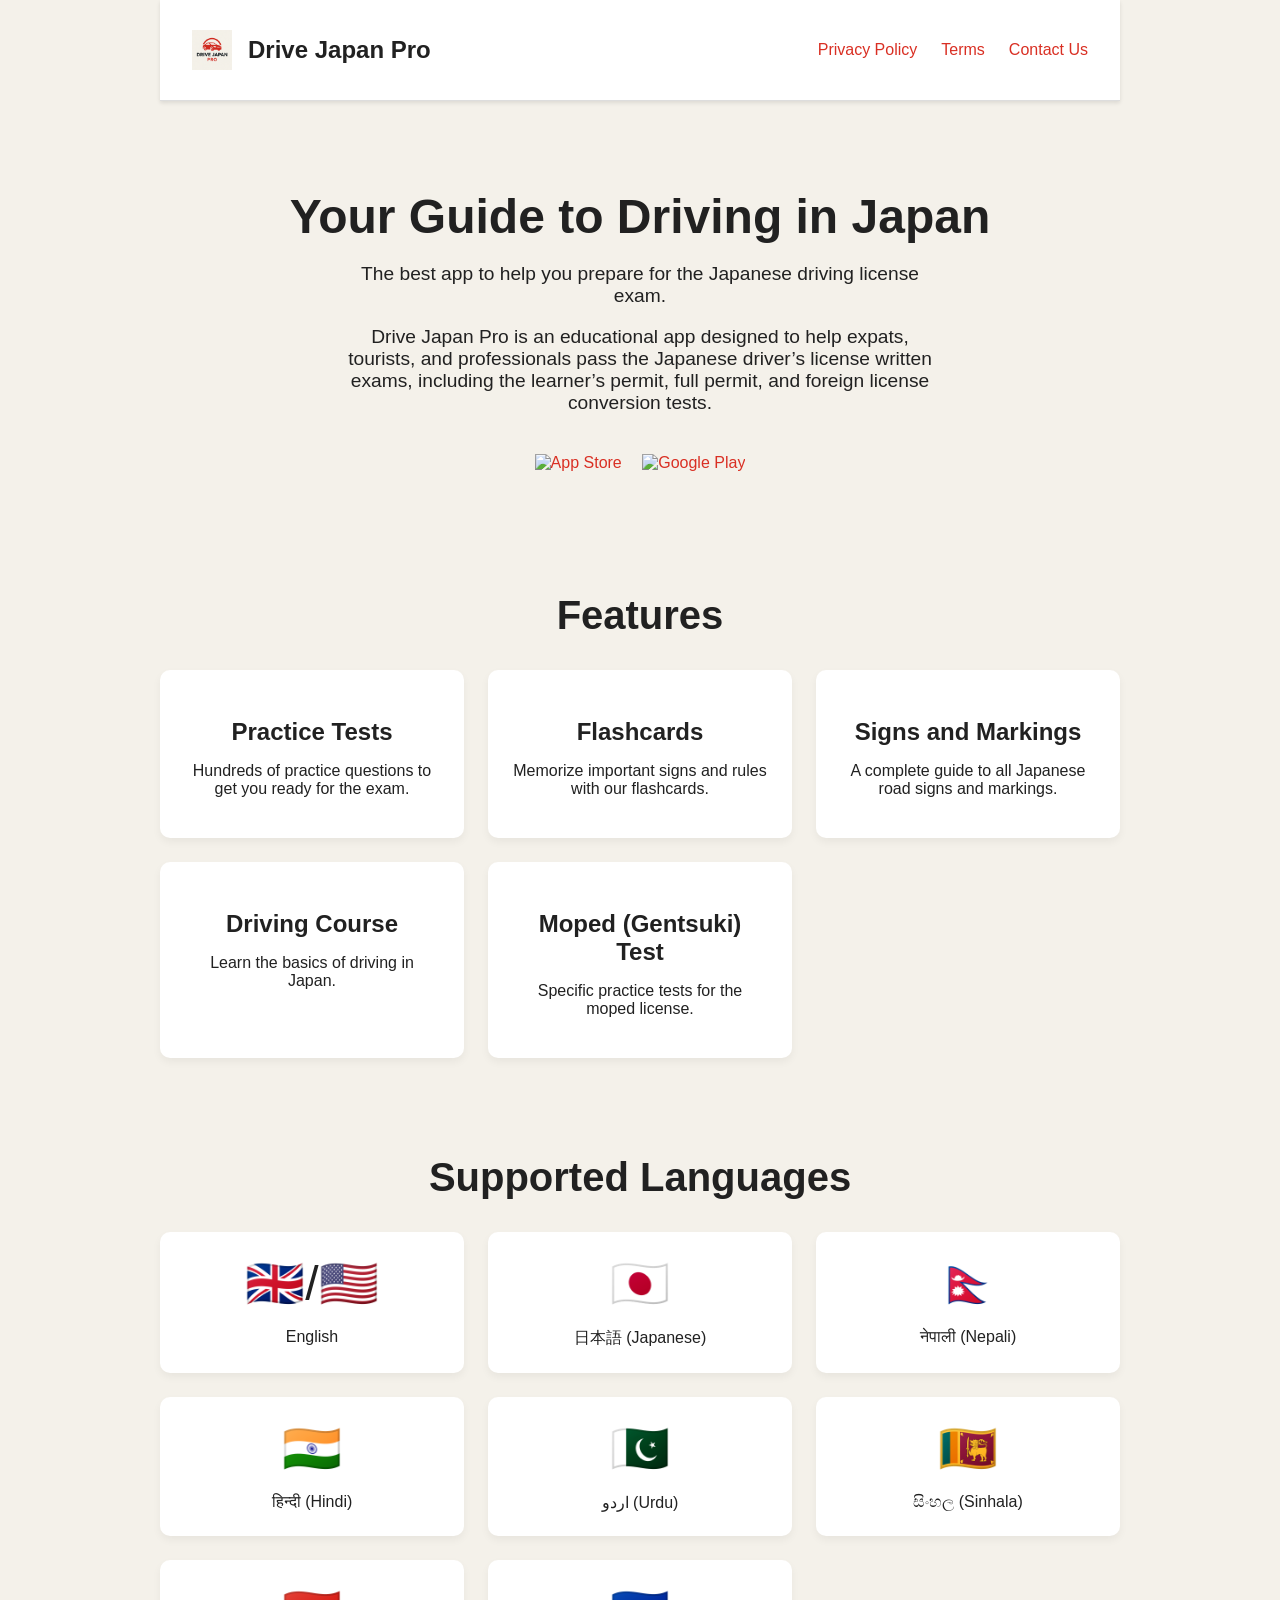
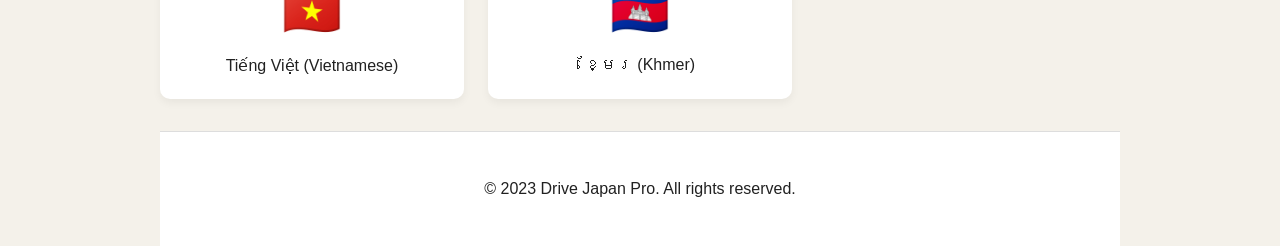
==== index.html @ 0fbd2b7c "Update logo path and add mobile navigation" ====
<!DOCTYPE html>
<html lang="en">
<head>
    <meta charset="UTF-8">
    <meta name="viewport" content="width=device-width, initial-scale=1.0">
    <title>Drive Japan Pro</title>
    <link rel="stylesheet" href="style.css">
    <link rel="icon" href="../logo.png" type="image/png">

    <!-- Open Graph / Facebook -->
    <meta property="og:type" content="website">
    <meta property="og:url" content="https://drivejapanpro.com/landing-page/index.html">
    <meta property="og:title" content="Drive Japan Pro - Your Guide to Driving in Japan">
    <meta property="og:description" content="The best app to help you prepare for the Japanese driving license exam. Available on iOS and Android.">
    <meta property="og:image" content="https://drivejapanpro.com/logo.png">

    <!-- Twitter -->
    <meta property="twitter:card" content="summary_large_image">
    <meta property="twitter:url" content="https://drivejapanpro.com/landing-page/index.html">
    <meta property="twitter:title" content="Drive Japan Pro - Your Guide to Driving in Japan">
    <meta property="twitter:description" content="The best app to help you prepare for the Japanese driving license exam. Available on iOS and Android.">
    <meta property="twitter:image" content="https://drivejapanpro.com/logo.png">
</head>
<body>
    <div class="container">
        <header>
            <nav>
                <div class="logo">
                    <img src="../logo.png" alt="Drive Japan Pro Logo">
                    <h1>Drive Japan Pro</h1>
                </div>
                <ul class="desktop-nav">
                    <li><a href="privacy.html">Privacy Policy</a></li>
                    <li><a href="terms.html">Terms</a></li>
                    <li><a href="contact.html">Contact Us</a></li>
                </ul>
                <ul class="mobile-nav">
                    <li><a href="privacy.html">Privacy Policy</a></li>
                    <li><a href="terms.html">Terms</a></li>
                    <li><a href="contact.html">Contact Us</a></li>
                </ul>
            </nav>
        </header>

        <main>
            <section id="hero">
                <div class="hero-content">
                    <h2>Your Guide to Driving in Japan</h2>
                    <p>The best app to help you prepare for the Japanese driving license exam.</p>
                    <p>Drive Japan Pro is an educational app designed to help expats, tourists, and professionals pass the Japanese driver’s license written exams, including the learner’s permit, full permit, and foreign license conversion tests.</p>
                    <div class="app-store-links">
                        <a href="https://apps.apple.com/pl/app/drive-japan-pro/id6756842173"><img src="https://upload.wikimedia.org/wikipedia/commons/3/3c/Download_on_the_App_Store_Badge.svg" alt="App Store"></a>
                        <a href="https://play.google.com/store/apps/details?id=com.drivejapanpro&pcampaignid=web_share"><img src="https://upload.wikimedia.org/wikipedia/commons/7/78/Google_Play_Store_badge_EN.svg" alt="Google Play"></a>
                    </div>
                </div>
            </section>

            <section id="features">
                <h2>Features</h2>
                <div class="feature-list">
                    <div class="feature-item">
                        <h3>Practice Tests</h3>
                        <p>Hundreds of practice questions to get you ready for the exam.</p>
                    </div>
                    <div class="feature-item">
                        <h3>Flashcards</h3>
                        <p>Memorize important signs and rules with our flashcards.</p>
                    </div>
                    <div class="feature-item">
                        <h3>Signs and Markings</h3>
                        <p>A complete guide to all Japanese road signs and markings.</p>
                    </div>
                    <div class="feature-item">
                        <h3>Driving Course</h3>
                        <p>Learn the basics of driving in Japan.</p>
                    </div>
                     <div class="feature-item">
                        <h3>Moped (Gentsuki) Test</h3>
                        <p>Specific practice tests for the moped license.</p>
                    </div>
                </div>
            </section>

            <section id="languages">
                <h2>Supported Languages</h2>
                <div class="language-list">
                    <div class="language-item">
                        <span role="img" aria-label="UK/US flag">🇬🇧/🇺🇸</span> English
                    </div>
                    <div class="language-item">
                        <span role="img" aria-label="Japan flag">🇯🇵</span> 日本語 (Japanese)
                    </div>
                    <div class="language-item">
                        <span role="img" aria-label="Nepal flag">🇳🇵</span> नेपाली (Nepali)
                    </div>
                    <div class="language-item">
                        <span role="img" aria-label="India flag">🇮🇳</span> हिन्दी (Hindi)
                    </div>
                    <div class="language-item">
                        <span role="img" aria-label="Pakistan flag">🇵🇰</span> اردو (Urdu)
                    </div>
                    <div class="language-item">
                        <span role="img" aria-label="Sri Lanka flag">🇱🇰</span> සිංහල (Sinhala)
                    </div>
                    <div class="language-item">
                        <span role="img" aria-label="Vietnam flag">🇻🇳</span> Tiếng Việt (Vietnamese)
                    </div>
                    <div class="language-item">
                        <span role="img" aria-label="Cambodia flag">🇰🇭</span> ខ្មែរ (Khmer)
                    </div>
                </div>
            </section>
        </main>

        <footer>
            <p>&copy; 2023 Drive Japan Pro. All rights reserved.</p>
        </footer>
    </div>
    <script src="script.js"></script>
</body>
</html>
---- style.css ----
body {
    font-family: -apple-system, BlinkMacSystemFont, "Segoe UI", Roboto, Helvetica, Arial, sans-serif;
    margin: 0;
    background-color: #f4f1ea;
    color: #212121;
}

.container {
    max-width: 960px;
    margin: 0 auto;
    padding: 0 1rem;
}

header {
    background-color: #ffffff;
    padding: 1rem 2rem; 
    border-bottom: 1px solid #ddd;
    box-shadow: 0 2px 4px rgba(0, 0, 0, 0.1);
}

nav {
    display: flex;
    justify-content: space-between;
    align-items: center;
}

.logo {
    display: flex;
    align-items: center;
}

.logo img {
    height: 40px;
    margin-right: 1rem;
}

h1 a {
    font-size: 1.5rem;
    color: #212121;
    text-decoration: none;
}

ul {
    list-style: none;
    margin: 0;
    padding: 0;
    display: flex;
}

li {
    margin-left: 1.5rem;
}

a {
    text-decoration: none;
    color: #d92f23;
    transition: color 0.3s ease;
}

a:hover {
    color: #212121;
}

#hero {
    text-align: center;
    padding: 3rem 0;
}

.hero-content h2 {
    font-size: 3rem;
    margin-bottom: 1rem;
}

.hero-content p {
    font-size: 1.2rem;
    margin-bottom: 1rem;
    max-width: 600px;
    margin-left: auto;
    margin-right: auto;
}

.app-store-links {
    margin-top: 2rem;
}

.app-store-links img {
    height: 50px;
    margin: 0.5rem;
    transition: transform 0.3s ease;
}

.app-store-links img:hover {
    transform: scale(1.05);
}

section {
    padding: 2rem 0;
}

h2 {
    text-align: center;
    font-size: 2.5rem;
    margin-bottom: 2rem;
}

.feature-list, .language-list {
    display: grid;
    grid-template-columns: repeat(auto-fit, minmax(280px, 1fr));
    gap: 1.5rem;
}

.feature-item, .language-item {
    background-color: #ffffff;
    padding: 1.5rem;
    border-radius: 10px;
    text-align: center;
    box-shadow: 0 4px 8px rgba(0, 0, 0, 0.05);
    transition: transform 0.3s ease;
}

.feature-item:hover, .language-item:hover {
    transform: translateY(-5px);
}

.feature-item h3 {
    font-size: 1.5rem;
    margin-bottom: 1rem;
}

.language-item span {
    font-size: 3rem;
    display: block;
    margin-bottom: 1rem;
}

.social-links {
    text-align: center;
}

.social-links a {
    display: inline-block;
    margin: 0 1rem;
}

.social-links img {
    height: 40px;
    width: 40px;
    transition: transform 0.3s ease;
}

.social-links img:hover {
    transform: scale(1.1);
}

footer {
    text-align: center;
    padding: 2rem 0;
    background-color: #ffffff;
    border-top: 1px solid #ddd;
}

.mobile-nav {
    display: none;
    background-color: #ffffff;
    padding: 1rem;
    border-bottom: 1px solid #ddd;
    box-shadow: 0 2px 4px rgba(0, 0, 0, 0.1);
}

.mobile-nav ul {
    display: flex;
    justify-content: space-around;
}


/* Media Queries */
@media (max-width: 768px) {
    .hero-content h2 {
        font-size: 2.5rem;
    }

    .hero-content p {
        font-size: 1rem;
    }

    .feature-list, .language-list {
        grid-template-columns: 1fr;
    }

    .app-store-links img {
        height: 40px;
    }

    .desktop-nav {
        display: none;
    }

    .mobile-nav {
        display: block;
    }
}
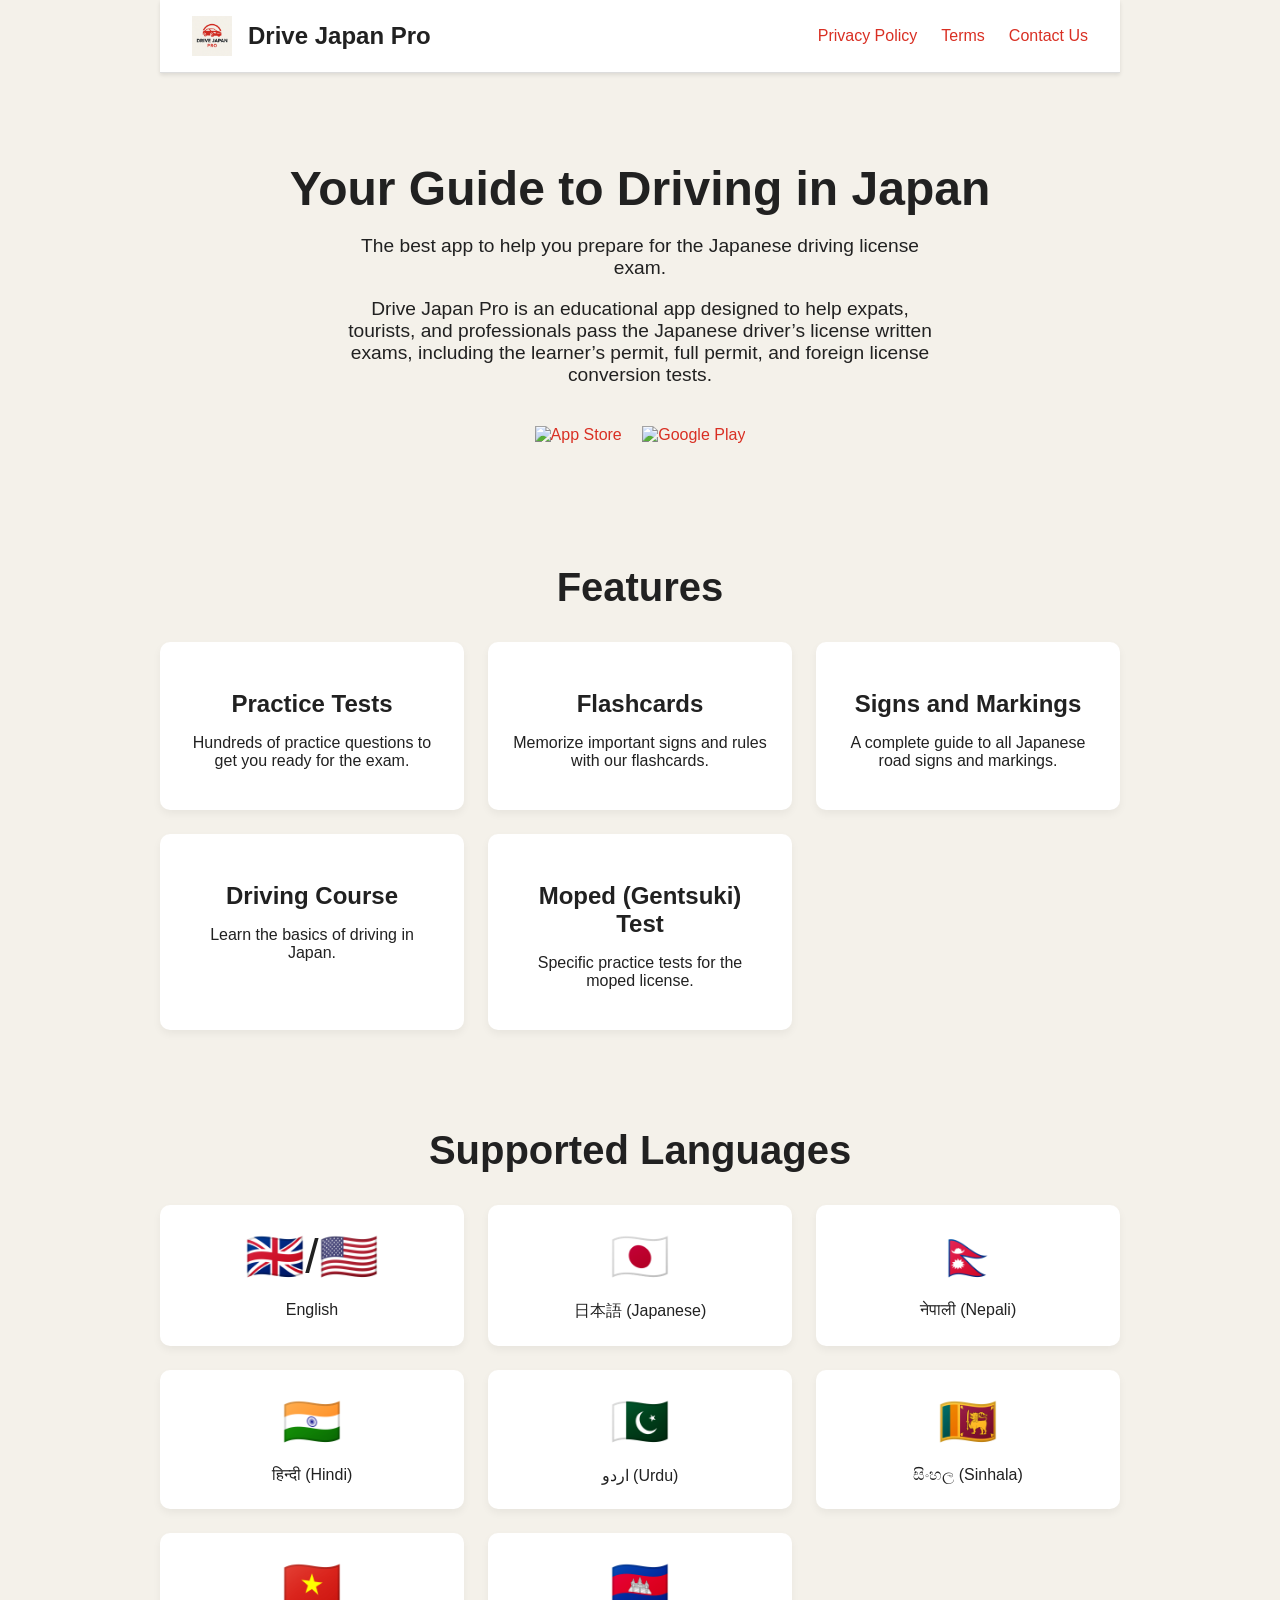
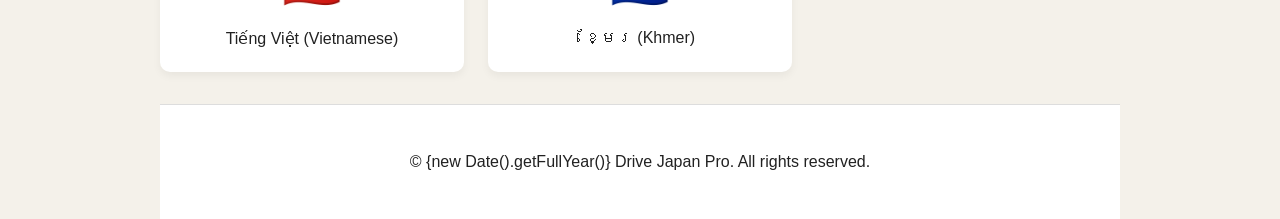
==== commit ca68e9ee: "Update footer copyright year dynamically" ====
--- a/index.html
+++ b/index.html
@@ -34,13 +34,13 @@
                     <li><a href="terms.html">Terms</a></li>
                     <li><a href="contact.html">Contact Us</a></li>
                 </ul>
-                <ul class="mobile-nav">
-                    <li><a href="privacy.html">Privacy Policy</a></li>
-                    <li><a href="terms.html">Terms</a></li>
-                    <li><a href="contact.html">Contact Us</a></li>
-                </ul>
             </nav>
         </header>
+        <ul class="mobile-nav">
+            <li><a href="privacy.html">Privacy policy</a></li>
+            <li><a href="terms.html">Terms</a></li>
+            <li><a href="contact.html">Contact us</a></li>
+        </ul>
 
         <main>
             <section id="hero">
@@ -113,7 +113,7 @@
         </main>
 
         <footer>
-            <p>&copy; 2023 Drive Japan Pro. All rights reserved.</p>
+           <p>&copy; {new Date().getFullYear()} Drive Japan Pro. All rights reserved.</p>
         </footer>
     </div>
     <script src="script.js"></script>
--- a/style.css
+++ b/style.css
@@ -35,8 +35,12 @@
     margin-right: 1rem;
 }
 
+h1 {
+    font-size: 1.5rem;
+    margin: 0;
+}
+
 h1 a {
-    font-size: 1.5rem;
     color: #212121;
     text-decoration: none;
 }
@@ -162,15 +166,6 @@
 
 .mobile-nav {
     display: none;
-    background-color: #ffffff;
-    padding: 1rem;
-    border-bottom: 1px solid #ddd;
-    box-shadow: 0 2px 4px rgba(0, 0, 0, 0.1);
-}
-
-.mobile-nav ul {
-    display: flex;
-    justify-content: space-around;
 }
 
 
@@ -197,6 +192,17 @@
     }
 
     .mobile-nav {
-        display: block;
-    }
-}
+        display: flex;
+        justify-content: space-around;
+        padding: 1rem 0;
+        background: #f4f1ea;
+    }
+    
+    .logo h1 {
+        white-space: nowrap;
+    }
+    
+    .mobile-nav li {
+        margin: 0;
+    }
+}
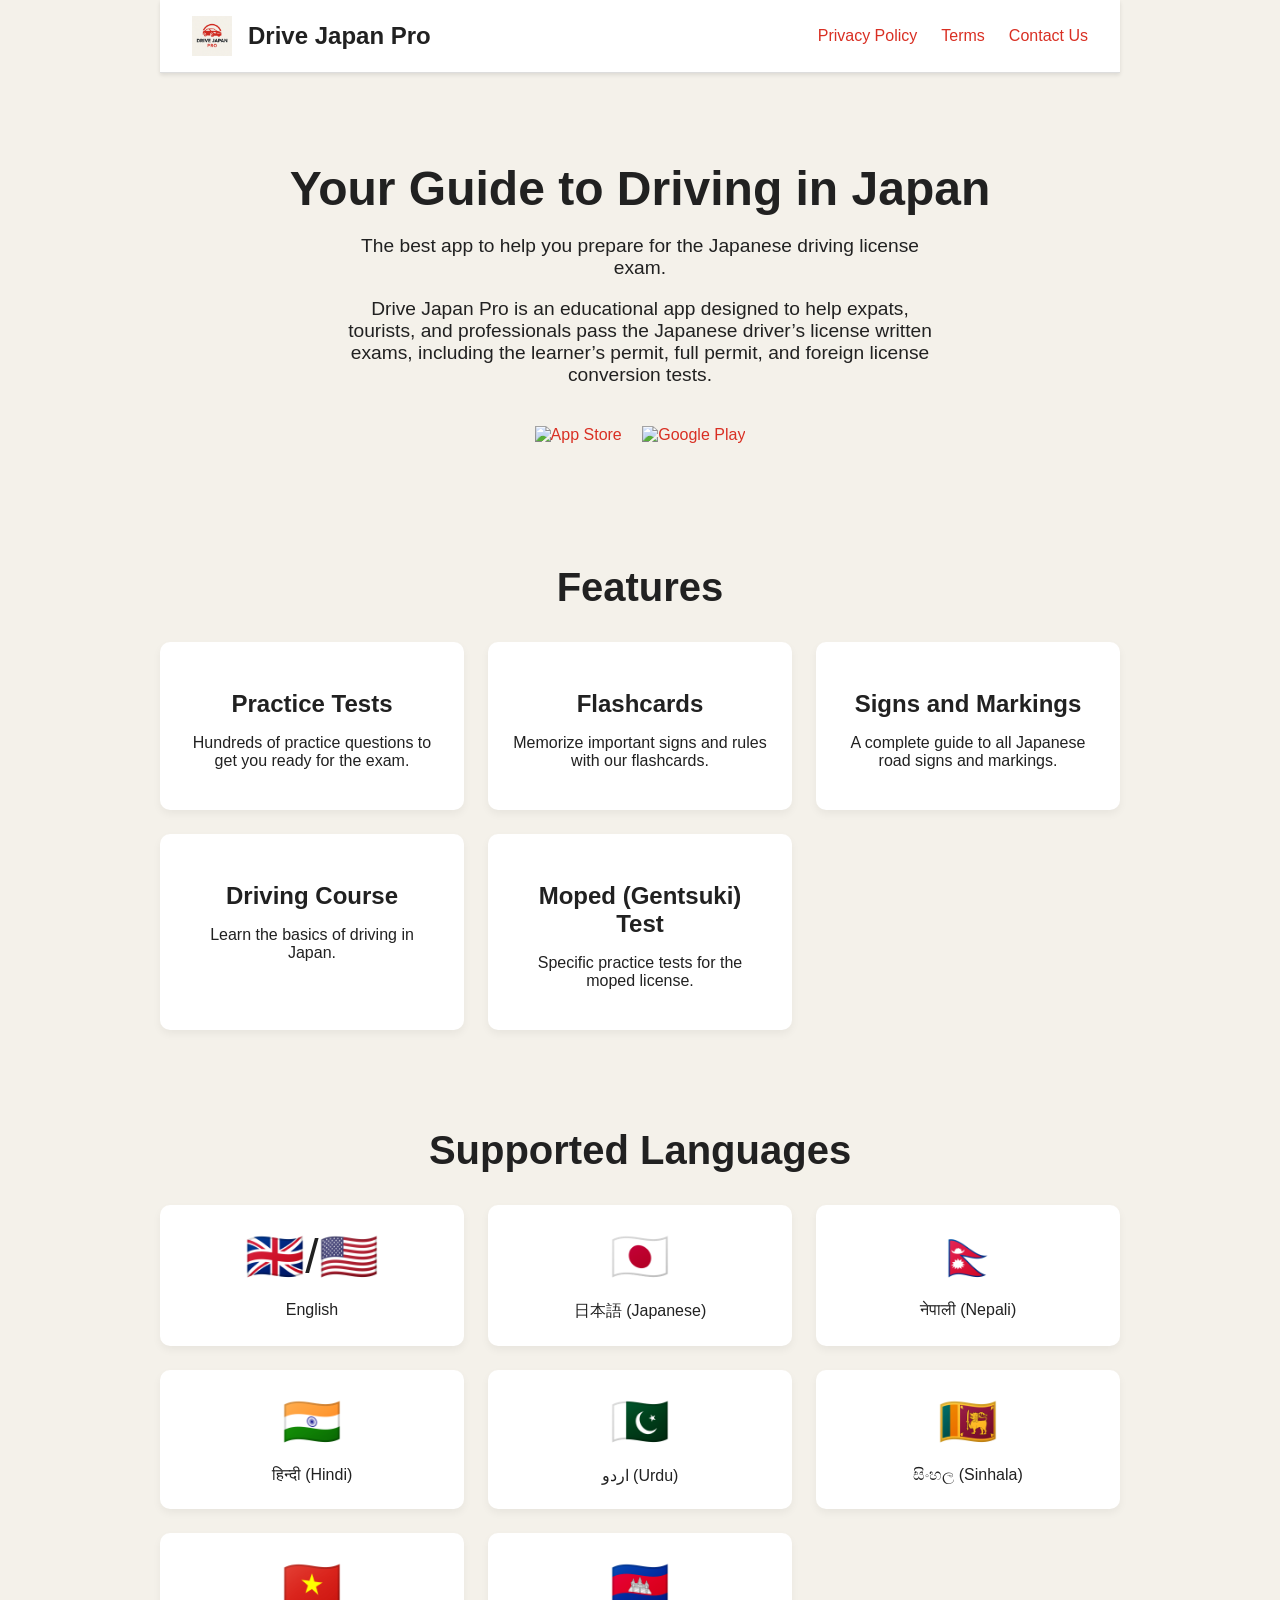
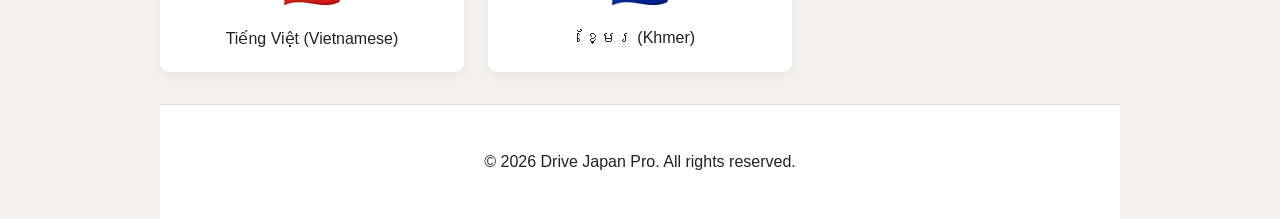
==== commit 164f07bb: "Update footer to dynamically display current year" ====
--- a/index.html
+++ b/index.html
@@ -113,7 +113,12 @@
         </main>
 
         <footer>
-           <p>&copy; {new Date().getFullYear()} Drive Japan Pro. All rights reserved.</p>
+          <p id="footer"></p>
+
+<script>
+document.getElementById("footer").innerHTML =
+  "&copy; " + new Date().getFullYear() + " Drive Japan Pro. All rights reserved.";
+</script>
         </footer>
     </div>
     <script src="script.js"></script>
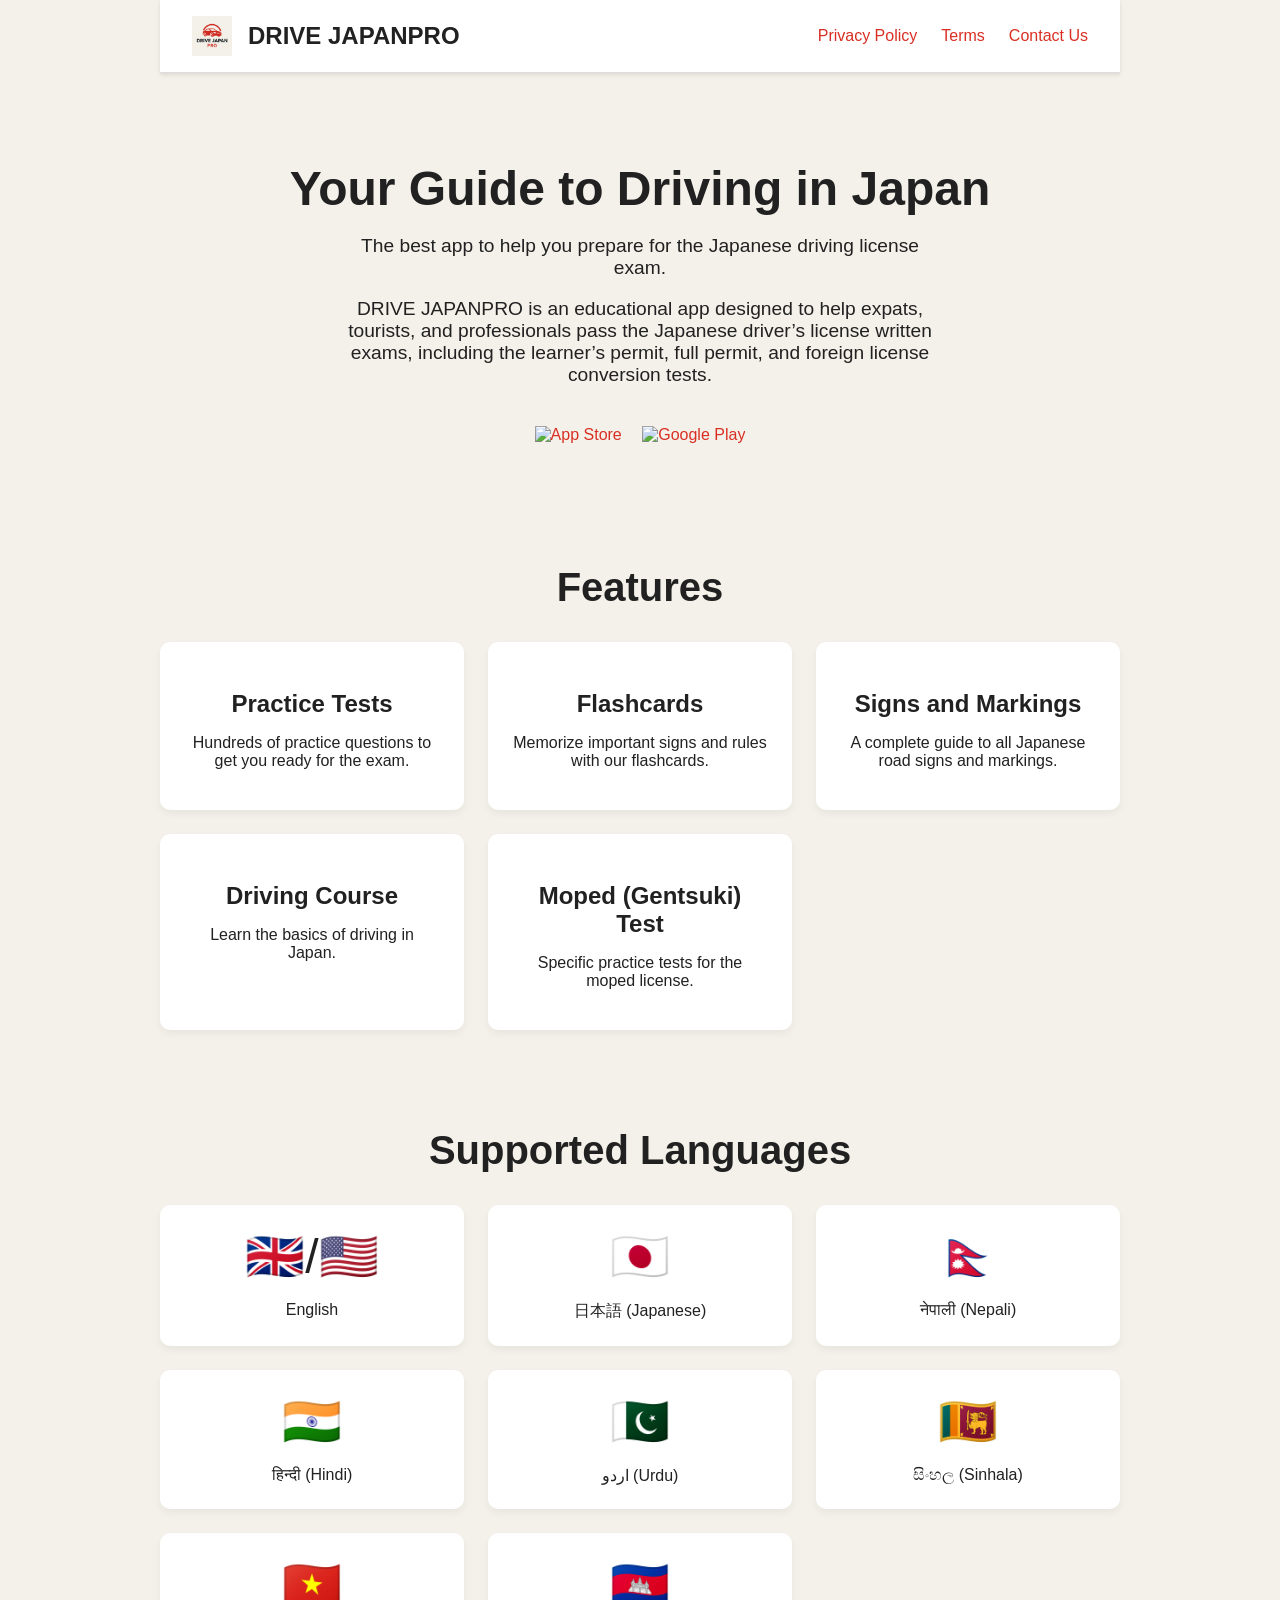
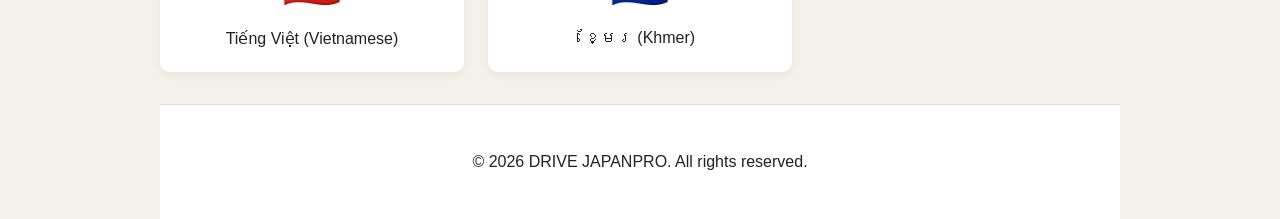
==== commit 2979280f: "Update title and branding for DRIVE JAPANPRO" ====
--- a/index.html
+++ b/index.html
@@ -3,21 +3,21 @@
 <head>
     <meta charset="UTF-8">
     <meta name="viewport" content="width=device-width, initial-scale=1.0">
-    <title>Drive Japan Pro</title>
+    <title>DRIVE JAPANPRO</title>
     <link rel="stylesheet" href="style.css">
     <link rel="icon" href="../logo.png" type="image/png">
 
     <!-- Open Graph / Facebook -->
     <meta property="og:type" content="website">
     <meta property="og:url" content="https://drivejapanpro.com/landing-page/index.html">
-    <meta property="og:title" content="Drive Japan Pro - Your Guide to Driving in Japan">
+    <meta property="og:title" content="DRIVE JAPANPRO - Your Guide to Driving in Japan">
     <meta property="og:description" content="The best app to help you prepare for the Japanese driving license exam. Available on iOS and Android.">
     <meta property="og:image" content="https://drivejapanpro.com/logo.png">
 
     <!-- Twitter -->
     <meta property="twitter:card" content="summary_large_image">
     <meta property="twitter:url" content="https://drivejapanpro.com/landing-page/index.html">
-    <meta property="twitter:title" content="Drive Japan Pro - Your Guide to Driving in Japan">
+    <meta property="twitter:title" content="DRIVE JAPANPRO - Your Guide to Driving in Japan">
     <meta property="twitter:description" content="The best app to help you prepare for the Japanese driving license exam. Available on iOS and Android.">
     <meta property="twitter:image" content="https://drivejapanpro.com/logo.png">
 </head>
@@ -26,8 +26,8 @@
         <header>
             <nav>
                 <div class="logo">
-                    <img src="../logo.png" alt="Drive Japan Pro Logo">
-                    <h1>Drive Japan Pro</h1>
+                    <img src="../logo.png" alt="DRIVE JAPANPRO Logo">
+                    <h1>DRIVE JAPANPRO</h1>
                 </div>
                 <ul class="desktop-nav">
                     <li><a href="privacy.html">Privacy Policy</a></li>
@@ -47,7 +47,7 @@
                 <div class="hero-content">
                     <h2>Your Guide to Driving in Japan</h2>
                     <p>The best app to help you prepare for the Japanese driving license exam.</p>
-                    <p>Drive Japan Pro is an educational app designed to help expats, tourists, and professionals pass the Japanese driver’s license written exams, including the learner’s permit, full permit, and foreign license conversion tests.</p>
+                    <p>DRIVE JAPANPRO is an educational app designed to help expats, tourists, and professionals pass the Japanese driver’s license written exams, including the learner’s permit, full permit, and foreign license conversion tests.</p>
                     <div class="app-store-links">
                         <a href="https://apps.apple.com/pl/app/drive-japan-pro/id6756842173"><img src="https://upload.wikimedia.org/wikipedia/commons/3/3c/Download_on_the_App_Store_Badge.svg" alt="App Store"></a>
                         <a href="https://play.google.com/store/apps/details?id=com.drivejapanpro&pcampaignid=web_share"><img src="https://upload.wikimedia.org/wikipedia/commons/7/78/Google_Play_Store_badge_EN.svg" alt="Google Play"></a>
@@ -117,7 +117,7 @@
 
 <script>
 document.getElementById("footer").innerHTML =
-  "&copy; " + new Date().getFullYear() + " Drive Japan Pro. All rights reserved.";
+  "&copy; " + new Date().getFullYear() + " DRIVE JAPANPRO. All rights reserved.";
 </script>
         </footer>
     </div>
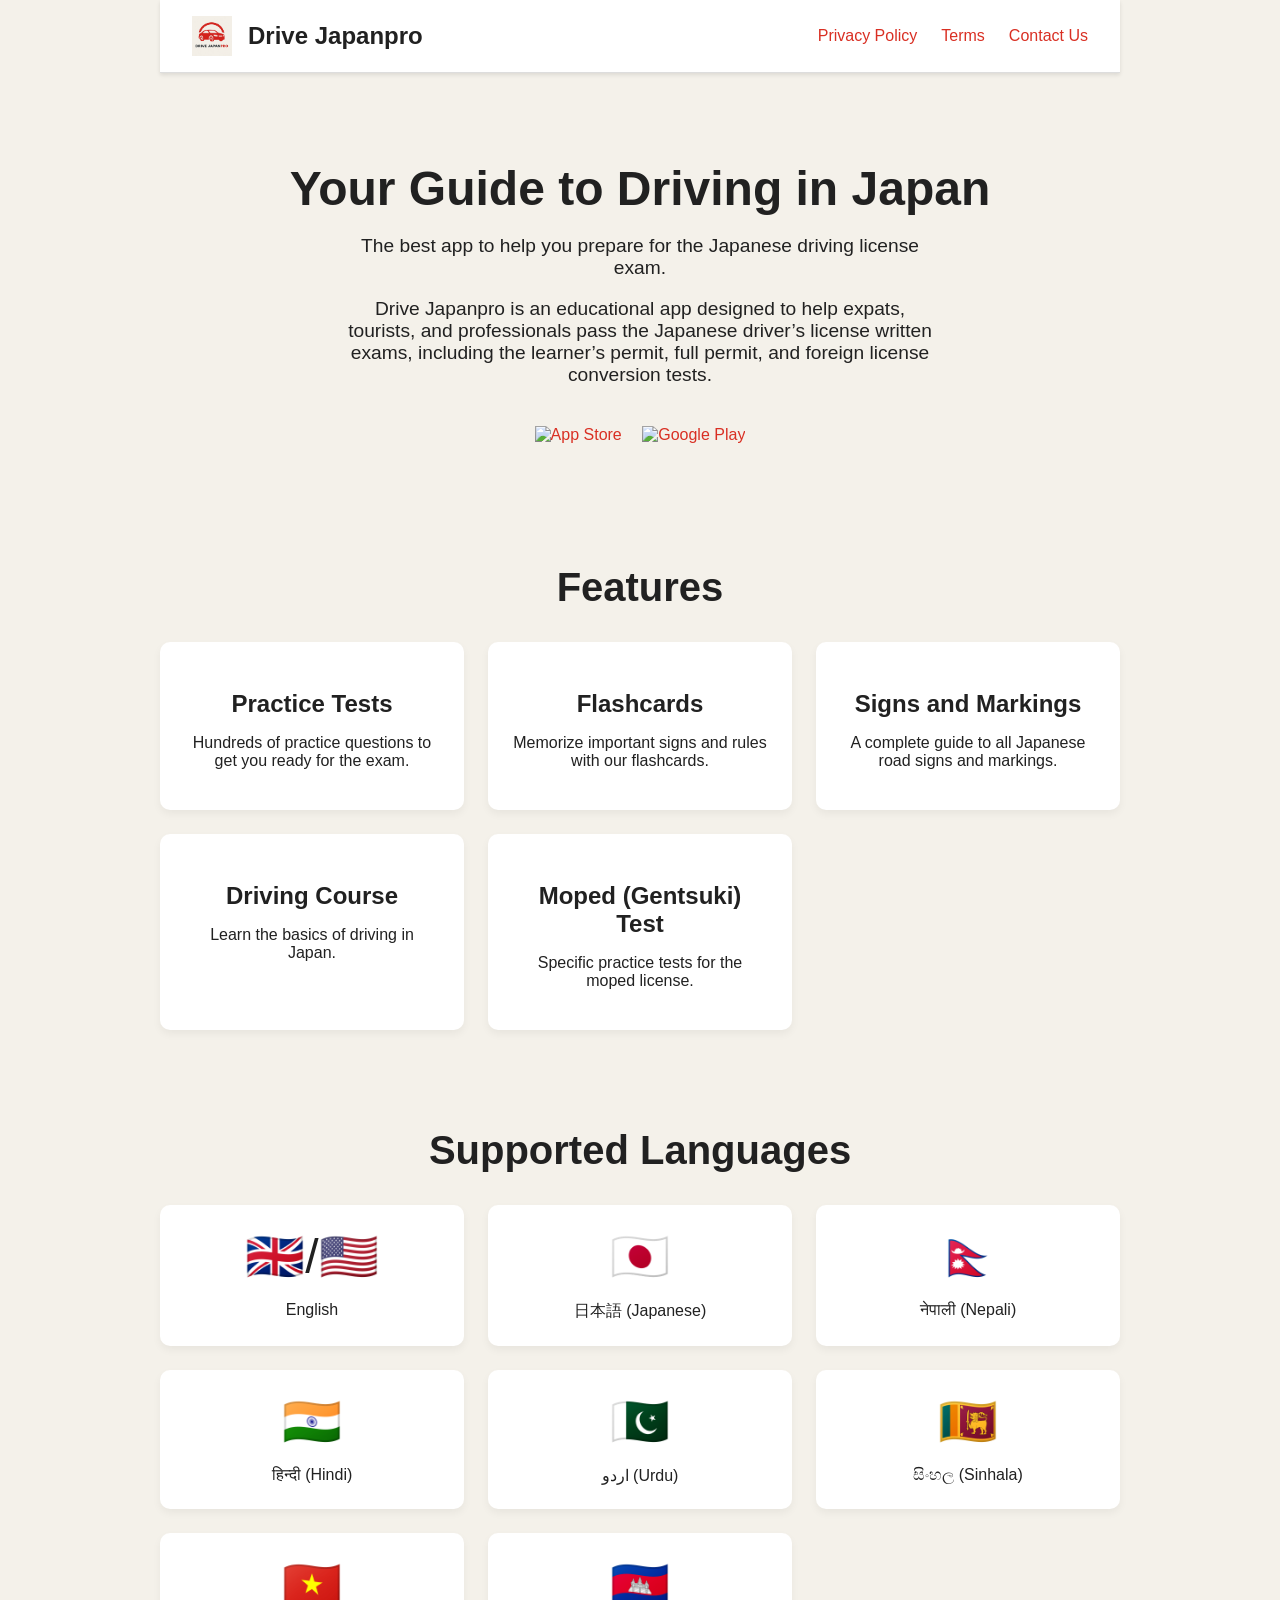
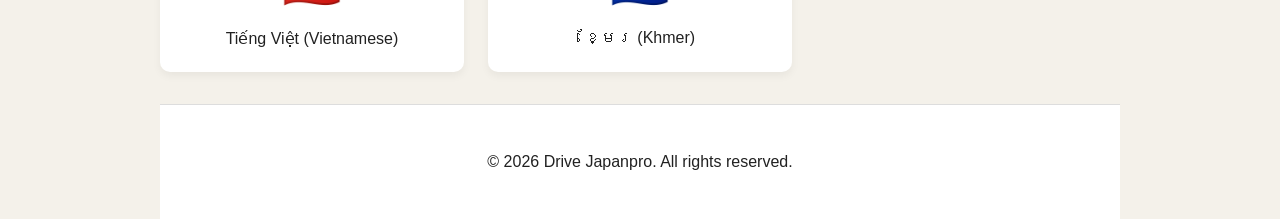
==== commit 3f7ee62a: "Update branding from 'DRIVE JAPANPRO' to 'Drive Japanpro'" ====
--- a/index.html
+++ b/index.html
@@ -3,21 +3,21 @@
 <head>
     <meta charset="UTF-8">
     <meta name="viewport" content="width=device-width, initial-scale=1.0">
-    <title>DRIVE JAPANPRO</title>
+    <title>Drive Japanpro</title>
     <link rel="stylesheet" href="style.css">
     <link rel="icon" href="../logo.png" type="image/png">
 
     <!-- Open Graph / Facebook -->
     <meta property="og:type" content="website">
     <meta property="og:url" content="https://drivejapanpro.com/landing-page/index.html">
-    <meta property="og:title" content="DRIVE JAPANPRO - Your Guide to Driving in Japan">
+    <meta property="og:title" content="Drive Japanpro - Your Guide to Driving in Japan">
     <meta property="og:description" content="The best app to help you prepare for the Japanese driving license exam. Available on iOS and Android.">
     <meta property="og:image" content="https://drivejapanpro.com/logo.png">
 
     <!-- Twitter -->
     <meta property="twitter:card" content="summary_large_image">
     <meta property="twitter:url" content="https://drivejapanpro.com/landing-page/index.html">
-    <meta property="twitter:title" content="DRIVE JAPANPRO - Your Guide to Driving in Japan">
+    <meta property="twitter:title" content="Drive Japanpro - Your Guide to Driving in Japan">
     <meta property="twitter:description" content="The best app to help you prepare for the Japanese driving license exam. Available on iOS and Android.">
     <meta property="twitter:image" content="https://drivejapanpro.com/logo.png">
 </head>
@@ -26,8 +26,8 @@
         <header>
             <nav>
                 <div class="logo">
-                    <img src="../logo.png" alt="DRIVE JAPANPRO Logo">
-                    <h1>DRIVE JAPANPRO</h1>
+                    <img src="../logo.png" alt="Drive Japanpro Logo">
+                    <h1>Drive Japanpro</h1>
                 </div>
                 <ul class="desktop-nav">
                     <li><a href="privacy.html">Privacy Policy</a></li>
@@ -47,7 +47,7 @@
                 <div class="hero-content">
                     <h2>Your Guide to Driving in Japan</h2>
                     <p>The best app to help you prepare for the Japanese driving license exam.</p>
-                    <p>DRIVE JAPANPRO is an educational app designed to help expats, tourists, and professionals pass the Japanese driver’s license written exams, including the learner’s permit, full permit, and foreign license conversion tests.</p>
+                    <p>Drive Japanpro is an educational app designed to help expats, tourists, and professionals pass the Japanese driver’s license written exams, including the learner’s permit, full permit, and foreign license conversion tests.</p>
                     <div class="app-store-links">
                         <a href="https://apps.apple.com/pl/app/drive-japan-pro/id6756842173"><img src="https://upload.wikimedia.org/wikipedia/commons/3/3c/Download_on_the_App_Store_Badge.svg" alt="App Store"></a>
                         <a href="https://play.google.com/store/apps/details?id=com.drivejapanpro&pcampaignid=web_share"><img src="https://upload.wikimedia.org/wikipedia/commons/7/78/Google_Play_Store_badge_EN.svg" alt="Google Play"></a>
@@ -117,7 +117,7 @@
 
 <script>
 document.getElementById("footer").innerHTML =
-  "&copy; " + new Date().getFullYear() + " DRIVE JAPANPRO. All rights reserved.";
+  "&copy; " + new Date().getFullYear() + " Drive Japanpro. All rights reserved.";
 </script>
         </footer>
     </div>
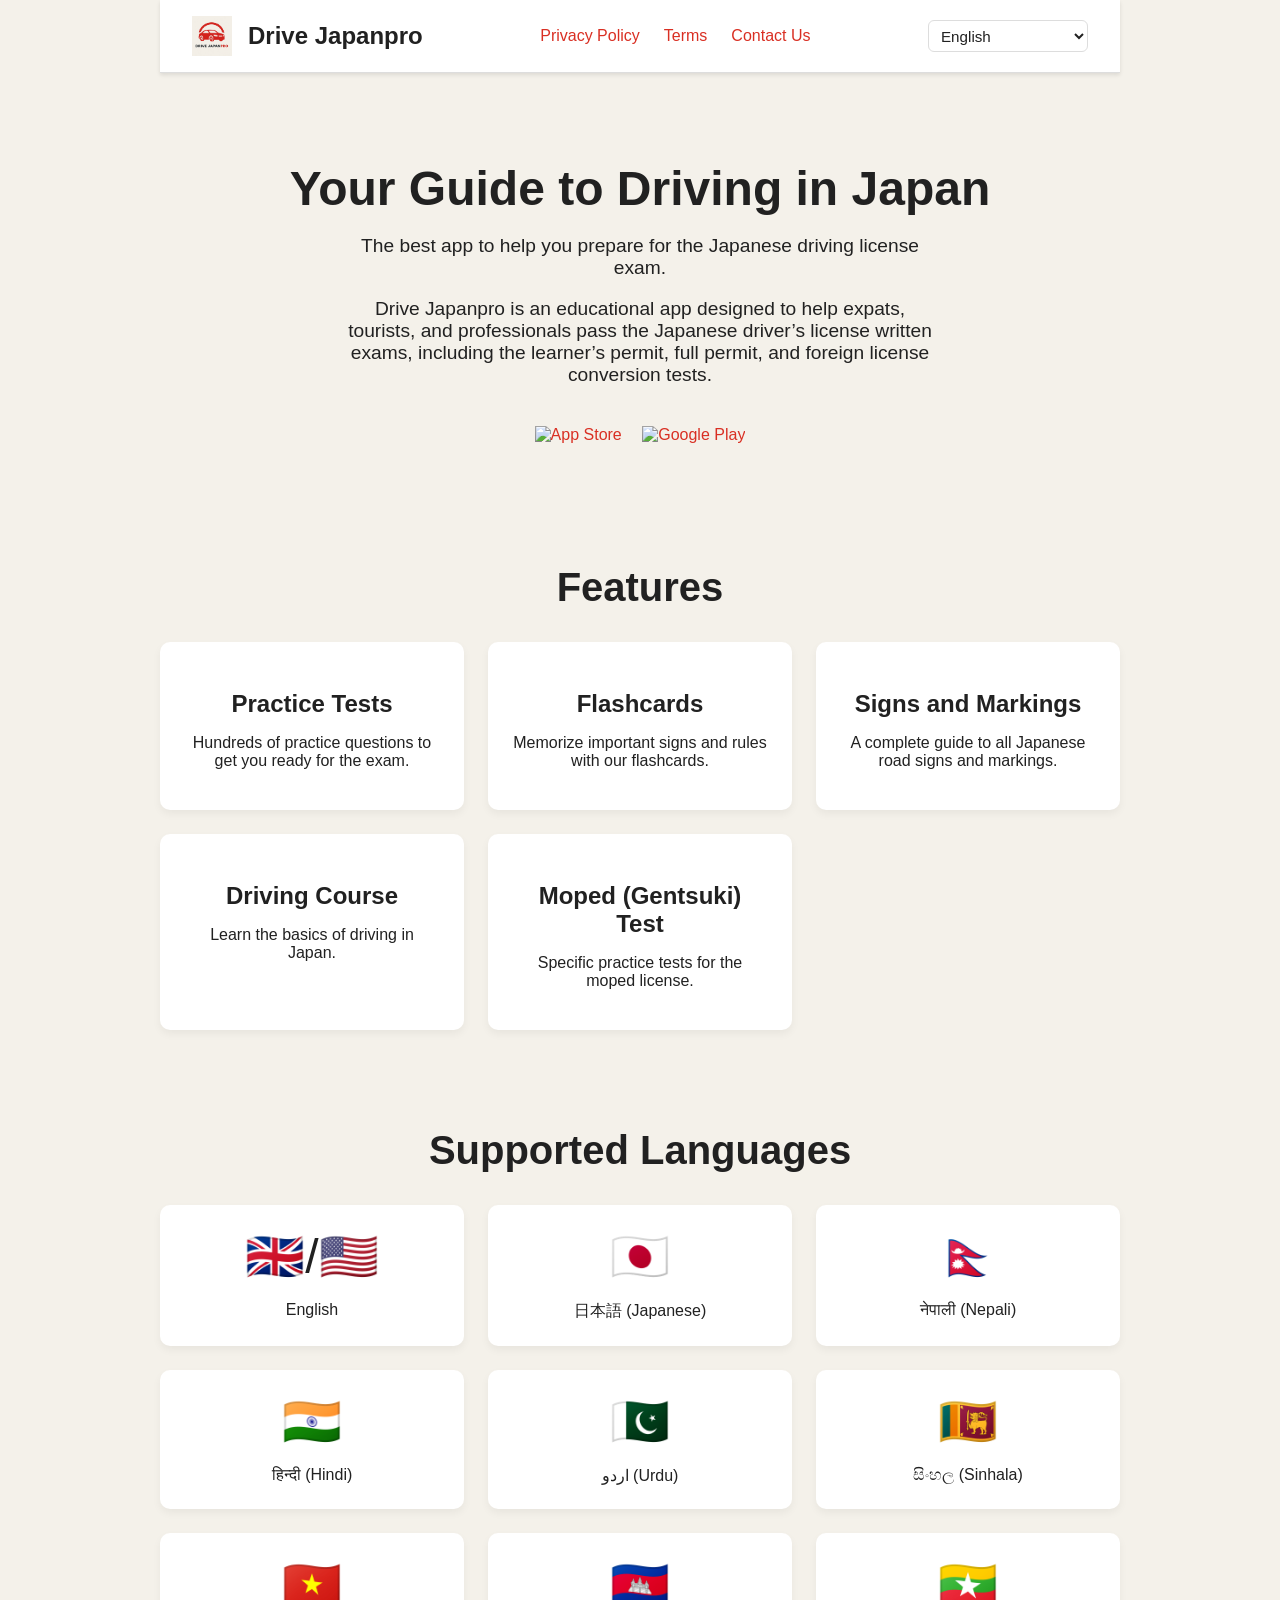
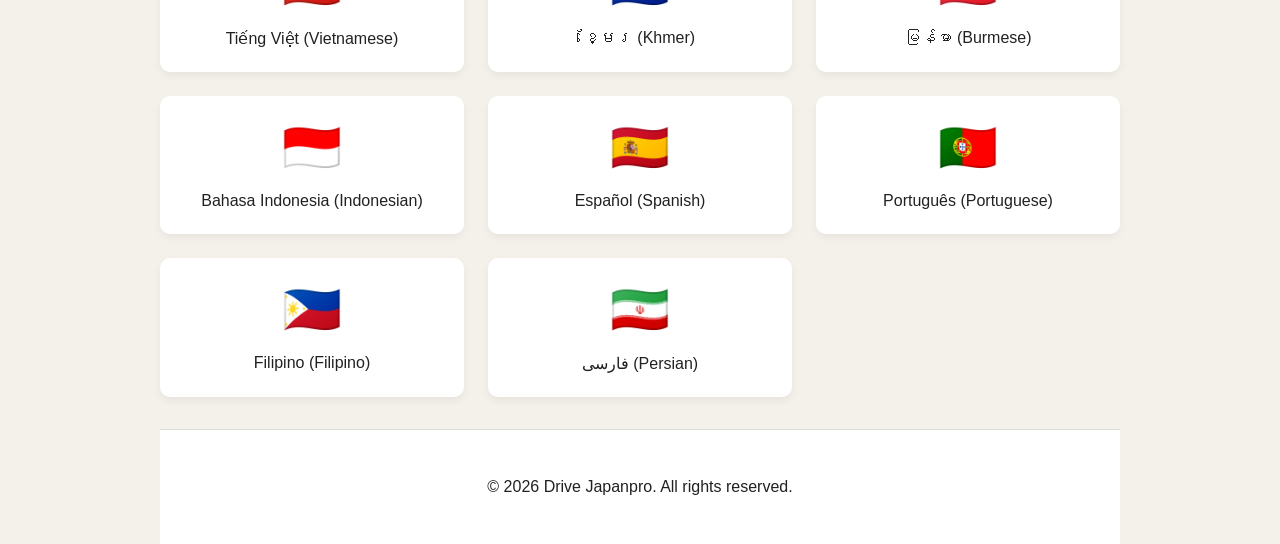
==== commit 4f0da684: "Add language switcher to all pages, 14-language content" ====
--- a/index.html
+++ b/index.html
@@ -30,24 +30,40 @@
                     <h1>Drive Japanpro</h1>
                 </div>
                 <ul class="desktop-nav">
-                    <li><a href="privacy.html">Privacy Policy</a></li>
-                    <li><a href="terms.html">Terms</a></li>
-                    <li><a href="contact.html">Contact Us</a></li>
+                    <li><a href="privacy.html" data-i18n="navPrivacy">Privacy Policy</a></li>
+                    <li><a href="terms.html" data-i18n="navTerms">Terms</a></li>
+                    <li><a href="contact.html" data-i18n="navContact">Contact Us</a></li>
                 </ul>
+                <select id="djp-lang-switcher" class="lang-switcher" aria-label="Language">
+                    <option value="en">English</option>
+                    <option value="ja">日本語</option>
+                    <option value="ne">नेपाली</option>
+                    <option value="hi">हिन्दी</option>
+                    <option value="si">සිංහල</option>
+                    <option value="ur">اردو</option>
+                    <option value="vi">Tiếng Việt</option>
+                    <option value="km">ខ្មែរ</option>
+                    <option value="my">မြန်မာ</option>
+                    <option value="id">Bahasa Indonesia</option>
+                    <option value="es">Español</option>
+                    <option value="pt">Português</option>
+                    <option value="tl">Filipino</option>
+                    <option value="fa">فارسی</option>
+                </select>
             </nav>
         </header>
         <ul class="mobile-nav">
-            <li><a href="privacy.html">Privacy policy</a></li>
-            <li><a href="terms.html">Terms</a></li>
-            <li><a href="contact.html">Contact us</a></li>
+            <li><a href="privacy.html" data-i18n="navPrivacyM">Privacy policy</a></li>
+            <li><a href="terms.html" data-i18n="navTerms">Terms</a></li>
+            <li><a href="contact.html" data-i18n="navContactM">Contact us</a></li>
         </ul>
 
         <main>
             <section id="hero">
                 <div class="hero-content">
-                    <h2>Your Guide to Driving in Japan</h2>
-                    <p>The best app to help you prepare for the Japanese driving license exam.</p>
-                    <p>Drive Japanpro is an educational app designed to help expats, tourists, and professionals pass the Japanese driver’s license written exams, including the learner’s permit, full permit, and foreign license conversion tests.</p>
+                    <h2 data-i18n="heroTitle">Your Guide to Driving in Japan</h2>
+                    <p data-i18n="heroSub">The best app to help you prepare for the Japanese driving license exam.</p>
+                    <p data-i18n="heroBody">Drive Japanpro is an educational app designed to help expats, tourists, and professionals pass the Japanese driver’s license written exams, including the learner’s permit, full permit, and foreign license conversion tests.</p>
                     <div class="app-store-links">
                         <a href="https://apps.apple.com/pl/app/drive-japan-pro/id6756842173"><img src="https://upload.wikimedia.org/wikipedia/commons/3/3c/Download_on_the_App_Store_Badge.svg" alt="App Store"></a>
                         <a href="https://play.google.com/store/apps/details?id=com.drivejapanpro&pcampaignid=web_share"><img src="https://upload.wikimedia.org/wikipedia/commons/7/78/Google_Play_Store_badge_EN.svg" alt="Google Play"></a>
@@ -56,33 +72,33 @@
             </section>
 
             <section id="features">
-                <h2>Features</h2>
+                <h2 data-i18n="featuresTitle">Features</h2>
                 <div class="feature-list">
                     <div class="feature-item">
-                        <h3>Practice Tests</h3>
-                        <p>Hundreds of practice questions to get you ready for the exam.</p>
+                        <h3 data-i18n="feat1Title">Practice Tests</h3>
+                        <p data-i18n="feat1Body">Hundreds of practice questions to get you ready for the exam.</p>
                     </div>
                     <div class="feature-item">
-                        <h3>Flashcards</h3>
-                        <p>Memorize important signs and rules with our flashcards.</p>
+                        <h3 data-i18n="feat2Title">Flashcards</h3>
+                        <p data-i18n="feat2Body">Memorize important signs and rules with our flashcards.</p>
                     </div>
                     <div class="feature-item">
-                        <h3>Signs and Markings</h3>
-                        <p>A complete guide to all Japanese road signs and markings.</p>
+                        <h3 data-i18n="feat3Title">Signs and Markings</h3>
+                        <p data-i18n="feat3Body">A complete guide to all Japanese road signs and markings.</p>
                     </div>
                     <div class="feature-item">
-                        <h3>Driving Course</h3>
-                        <p>Learn the basics of driving in Japan.</p>
+                        <h3 data-i18n="feat4Title">Driving Course</h3>
+                        <p data-i18n="feat4Body">Learn the basics of driving in Japan.</p>
                     </div>
                      <div class="feature-item">
-                        <h3>Moped (Gentsuki) Test</h3>
-                        <p>Specific practice tests for the moped license.</p>
+                        <h3 data-i18n="feat5Title">Moped (Gentsuki) Test</h3>
+                        <p data-i18n="feat5Body">Specific practice tests for the moped license.</p>
                     </div>
                 </div>
             </section>
 
             <section id="languages">
-                <h2>Supported Languages</h2>
+                <h2 data-i18n="languagesTitle">Supported Languages</h2>
                 <div class="language-list">
                     <div class="language-item">
                         <span role="img" aria-label="UK/US flag">🇬🇧/🇺🇸</span> English
@@ -108,19 +124,33 @@
                     <div class="language-item">
                         <span role="img" aria-label="Cambodia flag">🇰🇭</span> ខ្មែរ (Khmer)
                     </div>
+                    <div class="language-item">
+                        <span role="img" aria-label="Myanmar flag">🇲🇲</span> မြန်မာ (Burmese)
+                    </div>
+                    <div class="language-item">
+                        <span role="img" aria-label="Indonesia flag">🇮🇩</span> Bahasa Indonesia (Indonesian)
+                    </div>
+                    <div class="language-item">
+                        <span role="img" aria-label="Spain flag">🇪🇸</span> Español (Spanish)
+                    </div>
+                    <div class="language-item">
+                        <span role="img" aria-label="Portugal flag">🇵🇹</span> Português (Portuguese)
+                    </div>
+                    <div class="language-item">
+                        <span role="img" aria-label="Philippines flag">🇵🇭</span> Filipino (Filipino)
+                    </div>
+                    <div class="language-item">
+                        <span role="img" aria-label="Iran flag">🇮🇷</span> فارسی (Persian)
+                    </div>
                 </div>
             </section>
         </main>
 
         <footer>
-          <p id="footer"></p>
-
-<script>
-document.getElementById("footer").innerHTML =
-  "&copy; " + new Date().getFullYear() + " Drive Japanpro. All rights reserved.";
-</script>
+          <p id="footer" data-i18n="footerRights">&copy; 2026 Drive Japanpro. All rights reserved.</p>
         </footer>
     </div>
     <script src="script.js"></script>
+    <script src="i18n.js"></script>
 </body>
 </html>
--- a/style.css
+++ b/style.css
@@ -206,3 +206,26 @@
         margin: 0;
     }
 }
+
+/* Language switcher (i18n) */
+.lang-switcher {
+    margin-left: 1.5rem;
+    padding: 0.35rem 0.5rem;
+    font-size: 0.95rem;
+    font-family: inherit;
+    color: #212121;
+    background-color: #ffffff;
+    border: 1px solid #ddd;
+    border-radius: 6px;
+    max-width: 12rem;
+}
+
+[dir="rtl"] .lang-switcher {
+    margin-left: 0;
+    margin-right: 1.5rem;
+}
+
+[dir="rtl"] li {
+    margin-left: 0;
+    margin-right: 1.5rem;
+}
